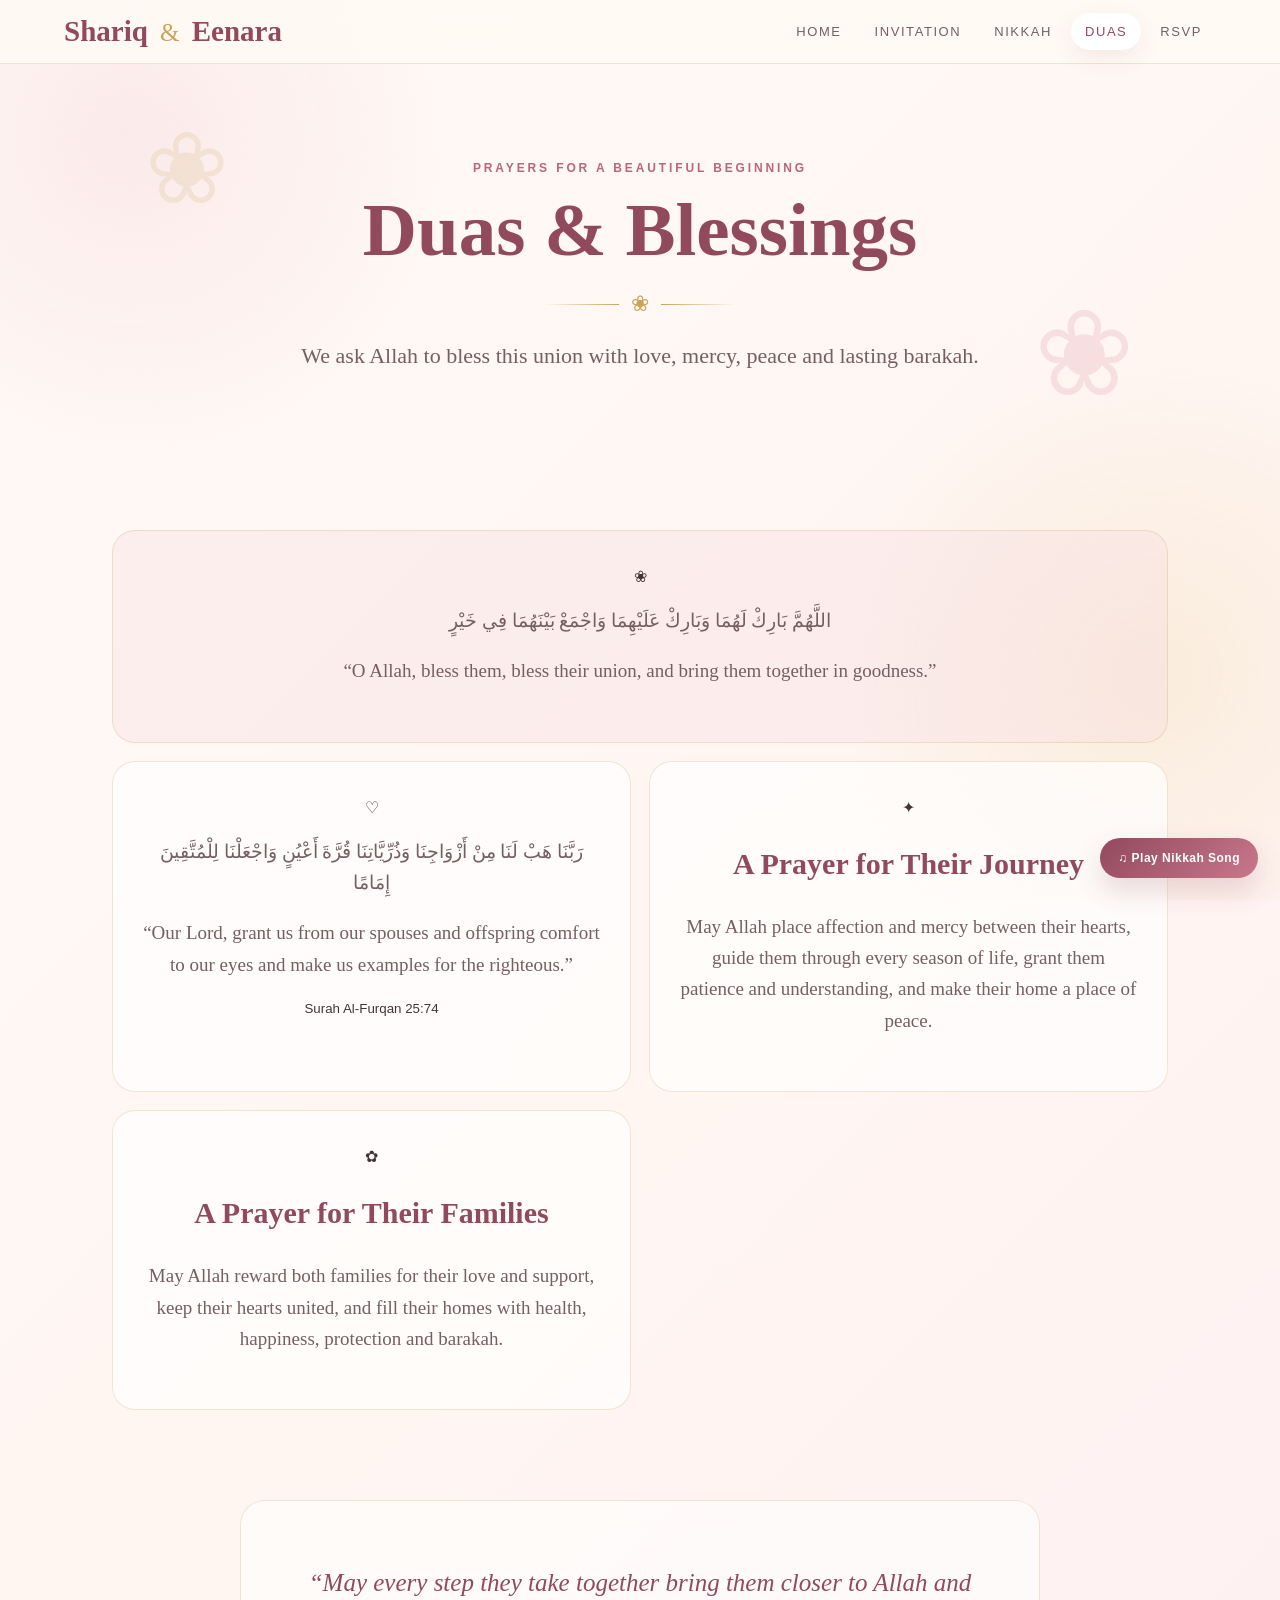
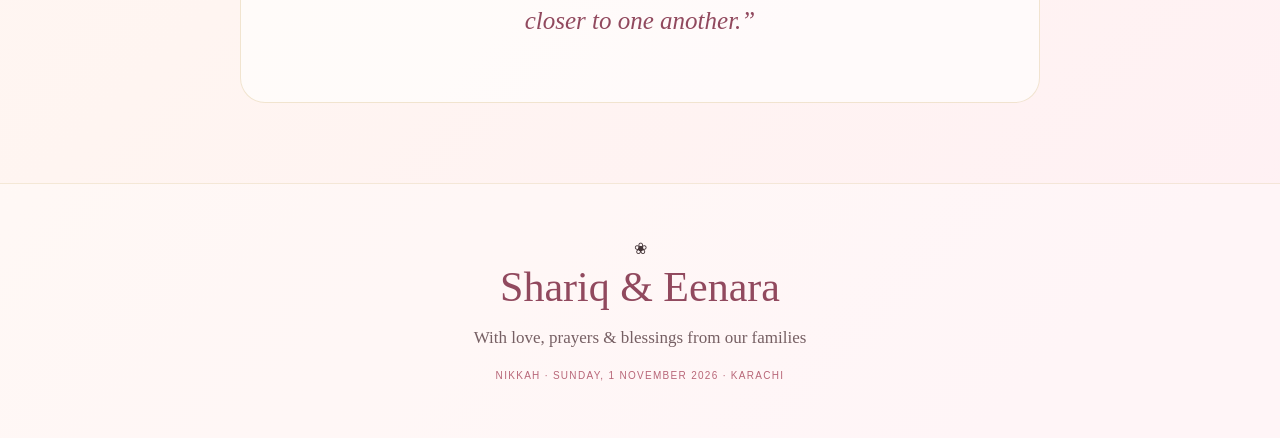
==== duas.html @ 2730d7b7 "Add files via upload" ====
<!doctype html><html lang="en"><head><meta charset="utf-8"><meta name="viewport" content="width=device-width,initial-scale=1"><title>Duas | Shariq & Eenara</title><link rel='preconnect' href='https://fonts.googleapis.com'><link rel='preconnect' href='https://fonts.gstatic.com' crossorigin><link href='https://fonts.googleapis.com/css2?family=Cormorant+Garamond:ital,wght@0,400;0,500;0,600;0,700;1,500;1,600;1,700&family=Great+Vibes&family=Montserrat:wght@400;500;600;700&family=Noto+Naskh+Arabic:wght@400;600&display=swap'><link rel="stylesheet" href="styles.css"></head><body><header class="topbar"><a class="brand" href="index.html">Shariq <i>&</i> Eenara</a><button class="menu-toggle" aria-label="Open menu" aria-expanded="false" aria-controls="mainNav"><span></span><span></span><span></span><b>Menu</b></button><nav id="mainNav" class="main-nav"><a class="" href="index.html">Home</a><a class="" href="story.html">Invitation</a><a class="" href="event.html">Nikkah</a><a class="active" href="duas.html">Duas</a><a class="" href="rsvp.html">RSVP</a></nav></header><main><section class="page-hero"><p class="eyebrow">PRAYERS FOR A BEAUTIFUL BEGINNING</p><h1>Duas & Blessings</h1><div class="ornament"><span></span>❀<span></span></div><p>We ask Allah to bless this union with love, mercy, peace and lasting barakah.</p></section><section class="duas reveal"><article class="dua feature"><div>❀</div><p class="arabic">اللَّهُمَّ بَارِكْ لَهُمَا وَبَارِكْ عَلَيْهِمَا وَاجْمَعْ بَيْنَهُمَا فِي خَيْرٍ</p><p class="meaning">“O Allah, bless them, bless their union, and bring them together in goodness.”</p></article><article class="dua"><div>♡</div><p class="arabic">رَبَّنَا هَبْ لَنَا مِنْ أَزْوَاجِنَا وَذُرِّيَّاتِنَا قُرَّةَ أَعْيُنٍ وَاجْعَلْنَا لِلْمُتَّقِينَ إِمَامًا</p><p class="meaning">“Our Lord, grant us from our spouses and offspring comfort to our eyes and make us examples for the righteous.”</p><small>Surah Al-Furqan 25:74</small></article><article class="dua"><div>✦</div><h3>A Prayer for Their Journey</h3><p>May Allah place affection and mercy between their hearts, guide them through every season of life, grant them patience and understanding, and make their home a place of peace.</p></article><article class="dua"><div>✿</div><h3>A Prayer for Their Families</h3><p>May Allah reward both families for their love and support, keep their hearts united, and fill their homes with health, happiness, protection and barakah.</p></article></section><div class="quote"><p>“May every step they take together bring them closer to Allah and closer to one another.”</p></div></main><footer><div>❀</div><p class="script">Shariq & Eenara</p><p>With love, prayers & blessings from our families</p><small>Nikkah · Sunday, 1 November 2026 · Karachi</small></footer><div class="music-control" aria-label="Wedding song controls">
<button class="music-btn" id="musicBtn" type="button" aria-expanded="false" aria-controls="musicPlayer">♫ Play Nikkah Song</button>
</div>
<div class="music-note" id="musicNote" role="status">Tap play to start the song.</div>
<div class="music-player" id="musicPlayer" aria-hidden="true">
<iframe id="youtubePlayer" title="Nikkah song" src="https://www.youtube.com/embed/YVOzo-F98yI?enablejsapi=1&rel=0&playsinline=1" allow="autoplay; encrypted-media; picture-in-picture" allowfullscreen></iframe>
</div><script src="script.js"></script></body></html>
---- styles.css ----
*{box-sizing:border-box}html{scroll-behavior:smooth}body{margin:0;background:linear-gradient(135deg,#fffaf6,#fff5f1 55%,#fff0f4);color:#443437;font-family:Montserrat,Arial,sans-serif}body:before{content:"";position:fixed;inset:0;pointer-events:none;z-index:-1;background:radial-gradient(circle at 10% 15%,#f2cdd455,transparent 24%),radial-gradient(circle at 90% 75%,#d7b65a22,transparent 24%)}a{color:inherit}.topbar{position:sticky;top:0;z-index:20;display:flex;align-items:center;justify-content:space-between;padding:13px 5%;background:#fffaf5e8;backdrop-filter:blur(16px);border-bottom:1px solid #c9a45a44}.brand{font:700 29px 'Cormorant Garamond',serif;color:#91495e;text-decoration:none}.brand i{font:400 25px 'Great Vibes';color:#c9a45a;margin:0 5px}.main-nav{display:flex;gap:5px}.main-nav a{font-size:11px;letter-spacing:.12em;text-transform:uppercase;text-decoration:none;padding:11px 14px;border-radius:25px;color:#765f63;transition:.3s}.main-nav a:hover,.main-nav a.active{background:#fff;color:#91495e;box-shadow:0 8px 22px #91495e18}.menu-toggle{display:none;border:1px solid #91495e33;background:#fff;color:#91495e;border-radius:22px;padding:9px 12px;gap:5px;align-items:center}.menu-toggle span{width:16px;height:1.5px;background:#91495e;display:block}.menu-toggle b{font-size:10px;margin-left:3px}.hero{min-height:calc(100vh - 72px);display:grid;place-items:center;text-align:center;padding:70px 20px;position:relative;overflow:hidden}.hero:after,.page-hero:after{content:'❀';position:absolute;color:#d8899933;font-size:120px;right:5%;bottom:7%;animation:sway 5s ease-in-out infinite}.hero:before,.page-hero:before{content:'❀';position:absolute;color:#c9a45a2b;font-size:100px;left:5%;top:12%;animation:sway 6s ease-in-out infinite reverse}.bismillah{font:400 25px 'Noto Naskh Arabic';color:#91495e}.eyebrow{font-size:10px;letter-spacing:.24em;color:#b86678;font-weight:700}.hero h1{font:600 clamp(58px,10vw,105px)/.9 'Cormorant Garamond';color:#91495e;margin:18px 0}.hero h1 span{font:400 .65em 'Great Vibes';color:#c9a45a}.event-title{font:italic 800 clamp(42px,6vw,70px) 'Cormorant Garamond';letter-spacing:.18em;color:#91495e;margin:5px}.ornament{color:#c9a45a;font-size:22px;display:flex;align-items:center;justify-content:center;gap:12px;margin:18px}.ornament span{width:75px;height:1px;background:linear-gradient(90deg,transparent,#c9a45a)}.ornament span:last-child{background:linear-gradient(90deg,#c9a45a,transparent)}.hero-copy,.page-hero p:last-child{font:400 20px/1.55 'Cormorant Garamond';color:#765f63}.date-card{display:inline-flex;align-items:center;gap:13px;margin:25px;padding:12px 22px;border:1px solid #c9a45a99;border-radius:40px;background:#ffffffaa}.date-card strong{font:700 36px 'Cormorant Garamond';color:#91495e}.date-card span{font:600 15px 'Cormorant Garamond';text-align:left}.date-card em{border-left:1px solid #eadfd4;padding-left:13px;font:italic 16px 'Cormorant Garamond';color:#b86678}.btn{display:inline-block;text-decoration:none;color:#fff;background:linear-gradient(135deg,#91495e,#c9788b);padding:14px 23px;border-radius:30px;font-size:10px;font-weight:700;letter-spacing:.1em;transition:.35s;box-shadow:0 13px 28px #91495e25}.btn:hover{transform:translateY(-3px)}section{max-width:1100px;margin:auto;padding:80px 22px}.heading{text-align:center;margin-bottom:30px}.heading h2,.page-hero h1{font:600 clamp(40px,6vw,65px) 'Cormorant Garamond';color:#91495e;margin:8px}.heading h2 i{color:#b86678}.gold-line{width:70px;height:1px;background:#c9a45a;margin:16px auto}.photo{max-width:650px;margin:auto;padding:10px;background:#fff;border:1px solid #c9a45a88;box-shadow:0 25px 70px #91495e20}.photo img{display:block;width:100%;height:auto;object-fit:contain}.countdown{display:grid;grid-template-columns:repeat(4,1fr);gap:12px;max-width:800px;margin:auto;text-align:center}.countdown div{padding:20px 8px;border:1px solid #d8899944;border-radius:18px;background:#ffffffaa}.countdown strong{display:block;font:600 43px 'Cormorant Garamond';color:#91495e}.countdown span{font-size:8px;letter-spacing:.16em;text-transform:uppercase;color:#765f63}.cards{display:grid;grid-template-columns:repeat(3,1fr);gap:18px}.card{padding:30px 24px;text-align:center;background:#ffffffaa;border:1px solid #c9a45a44;border-radius:22px;text-decoration:none;transition:.35s}.card:hover{transform:translateY(-7px);box-shadow:0 20px 45px #91495e14}.card>span{font-size:29px;color:#c9a45a}.card h3{font:600 30px 'Cormorant Garamond';color:#91495e;margin:8px}.card p,.letter p,.event p,.dua p,.contact p{font:400 17px/1.65 'Cormorant Garamond';color:#765f63}.page-hero{text-align:center;padding:85px 22px 55px;position:relative;overflow:hidden}.page-hero h1{font-size:75px}.grid2{display:grid;grid-template-columns:1fr 1fr;gap:55px;align-items:center}.letter{text-align:center;padding:45px 30px;border:1px solid #c9a45a55;border-radius:25px;background:#ffffff99}.letter h2{font:600 48px 'Cormorant Garamond';color:#91495e}.letter h2 span{font:400 .7em 'Great Vibes';color:#c9a45a}.families{display:grid;grid-template-columns:1fr 1fr;border-block:1px solid #eadfd4;margin:25px 0;padding:18px}.families b{font:600 23px 'Cormorant Garamond';color:#91495e}.quote{max-width:800px;text-align:center;padding:38px;margin:10px auto 80px;background:#ffffff99;border:1px solid #c9a45a44;border-radius:25px}.quote p{font:italic 25px/1.5 'Cormorant Garamond';color:#91495e}.event-box{display:grid;grid-template-columns:1.2fr .8fr;border:1px solid #c9a45a55;border-radius:28px;overflow:hidden;background:#ffffffaa}.event-main,.event-side{padding:55px;text-align:center}.event-main{background:#f7dce055}.event-main h2{font:600 48px 'Cormorant Garamond';color:#91495e}.big-time{font:600 44px 'Cormorant Garamond';color:#443437}.big-time span{font-size:19px;color:#b86678}.event-side{background:#fffaf8}.event-side h3{font:600 31px 'Cormorant Garamond';color:#91495e}.facts{display:grid;grid-template-columns:repeat(3,1fr);margin-top:25px}.facts b{display:block;font:600 20px 'Cormorant Garamond';color:#91495e}.facts span{font-size:8px;letter-spacing:.1em;color:#765f63}.duas{display:grid;grid-template-columns:1fr 1fr;gap:18px}.dua{padding:36px 28px;text-align:center;border:1px solid #c9a45a44;border-radius:23px;background:#ffffffaa}.dua.feature{grid-column:1/-1;background:#f7dce055}.dua h3{font:600 30px 'Cormorant Garamond';color:#91495e}.arabic{font:600 28px/1.8 'Noto Naskh Arabic';color:#91495e}.meaning{font:italic 19px/1.5 'Cormorant Garamond';color:#765f63}.rsvp{max-width:1000px;margin:auto;text-align:center;padding:50px 30px;border:1px solid #c9a45a55;border-radius:28px;background:#ffffffaa}.contacts{display:grid;grid-template-columns:repeat(3,1fr);gap:17px;margin-top:30px}.contact{padding:25px;background:#fff;border:1px solid #d8899940;border-radius:20px}.contact h3{font:600 29px 'Cormorant Garamond';color:#91495e;margin:8px}.contact a{display:inline-block;text-decoration:none;font-size:9px;font-weight:700;border:1px solid #91495e33;border-radius:20px;padding:9px 12px;margin:3px;color:#91495e}.contact a:hover{background:#91495e;color:#fff}footer{text-align:center;padding:55px 20px;border-top:1px solid #c9a45a33;background:#ffffff55}.script{font:400 42px 'Great Vibes';color:#91495e;margin:5px}footer p:not(.script){font:400 15px 'Cormorant Garamond';color:#765f63}footer small{font-size:8px;letter-spacing:.13em;color:#b86678;text-transform:uppercase}.reveal{animation:rise .9s ease both}@keyframes rise{from{opacity:0;transform:translateY(20px)}to{opacity:1;transform:none}}@keyframes sway{50%{transform:rotate(8deg) scale(1.04)}}@media(max-width:850px){.menu-toggle{display:flex}.main-nav{position:absolute;left:12px;right:12px;top:70px;display:grid;padding:9px;background:#fffaf5f7;border:1px solid #c9a45a44;border-radius:18px;opacity:0;visibility:hidden;transform:translateY(-7px);transition:.3s;box-shadow:0 20px 40px #44343718}.main-nav.open{opacity:1;visibility:visible;transform:none}.main-nav a{text-align:center}.grid2,.event-box{grid-template-columns:1fr}.cards{grid-template-columns:1fr 1fr}.duas{grid-template-columns:1fr}.dua.feature{grid-column:auto}.contacts{grid-template-columns:1fr 1fr}.event-main,.event-side{padding:42px 25px}}@media(max-width:560px){.brand{font-size:24px}.hero{padding:60px 17px}.hero h1{font-size:64px}.event-title{font-size:40px}.countdown{gap:6px}.countdown strong{font-size:31px}.countdown div{padding:16px 4px}.cards,.contacts{grid-template-columns:1fr}.page-hero h1{font-size:58px}.grid2{gap:25px}.families{grid-template-columns:1fr;gap:10px}.event-main h2{font-size:39px}.big-time{font-size:34px}.arabic{font-size:23px}section{padding:60px 16px}.rsvp{padding:40px 17px}.hero:after,.page-hero:after{font-size:75px}.hero:before,.page-hero:before{font-size:65px}}@media(prefers-reduced-motion:reduce){*{animation:none!important;transition:none!important;scroll-behavior:auto!important}}
/* Music player */
.music-control{position:fixed;right:22px;bottom:22px;z-index:50;display:flex;align-items:center;gap:9px}
.music-btn{border:0;cursor:pointer;color:#fff;background:linear-gradient(135deg,#91495e,#c9788b);padding:13px 18px;border-radius:30px;font:700 12px Montserrat,Arial,sans-serif;letter-spacing:.04em;box-shadow:0 13px 28px #91495e30;transition:.3s}
.music-btn:hover{transform:translateY(-3px)}
.music-btn:focus-visible{outline:3px solid #c9a45a;outline-offset:3px}
.music-player{position:fixed;right:22px;bottom:76px;z-index:49;width:320px;height:180px;background:#fff;border:1px solid #c9a45a66;border-radius:16px;box-shadow:0 20px 50px #44343730;overflow:hidden;display:none}
.music-player.open{display:block}
.music-player iframe{width:100%;height:100%;border:0}
.music-note{position:fixed;right:22px;bottom:118px;z-index:51;background:#fffaf5;color:#765f63;border:1px solid #c9a45a55;border-radius:12px;padding:8px 11px;font:600 10px Montserrat,Arial,sans-serif;display:none}
.music-note.show{display:block}
/* Improved readability */
.main-nav a{font-size:13px}
.menu-toggle b{font-size:11px}
.eyebrow{font-size:12px}
.hero-copy,.page-hero p:last-child{font-size:22px}
.countdown span{font-size:10px}
.card p,.letter p,.event p,.dua p,.contact p{font-size:19px}
.contact a{font-size:11px}
footer p:not(.script){font-size:17px}
footer small{font-size:10px}
@media(max-width:560px){
 .music-control{right:14px;bottom:14px}
 .music-btn{padding:12px 15px;font-size:11px}
 .music-player{right:14px;bottom:66px;width:calc(100vw - 28px);height:190px}
 .music-note{right:14px;bottom:125px}
 .eyebrow{font-size:11px}
 .hero-copy,.page-hero p:last-child{font-size:20px}
 .card p,.letter p,.event p,.dua p,.contact p{font-size:18px}
}
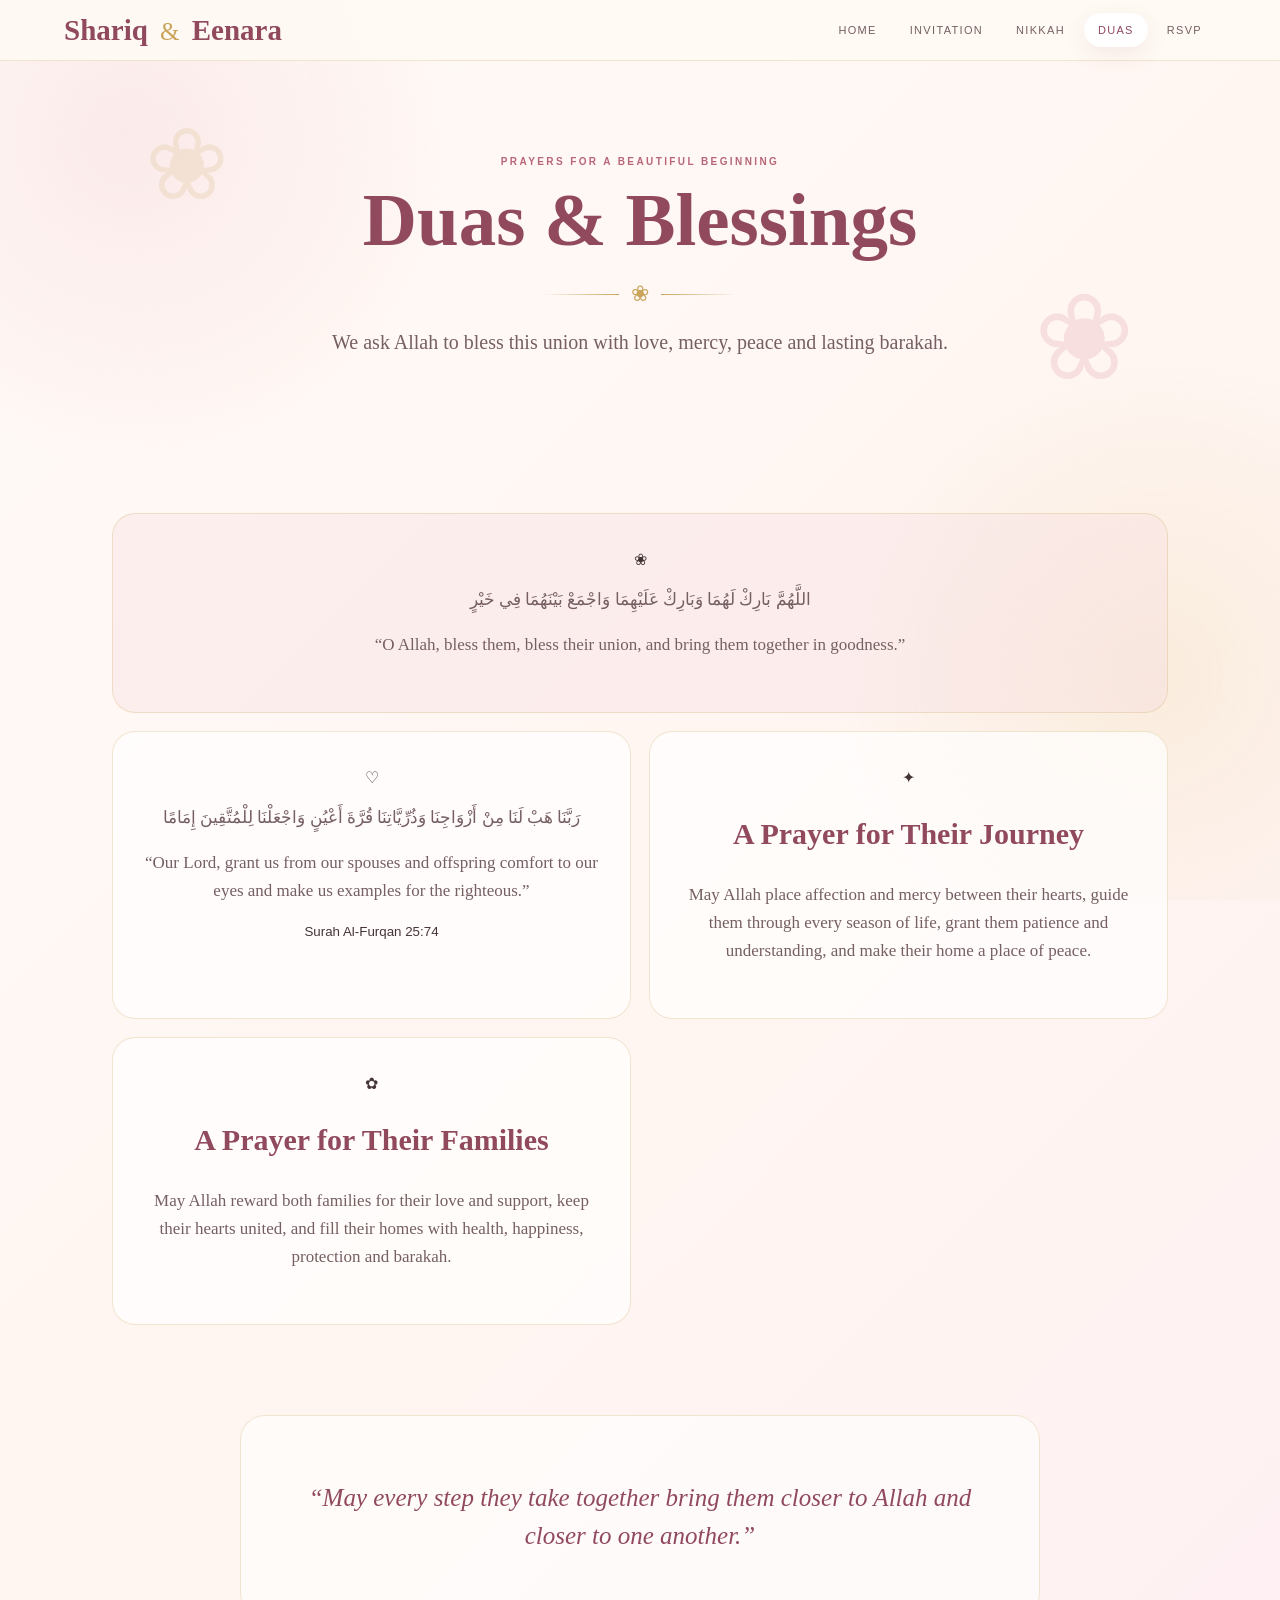
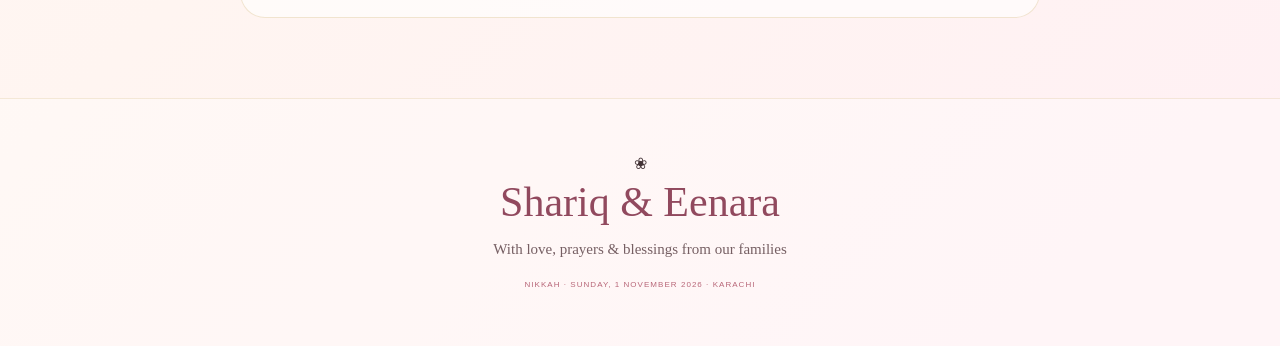
==== commit 65a55e64: "Add files via upload" ====
--- a/duas.html
+++ b/duas.html
@@ -1,7 +1 @@
-<!doctype html><html lang="en"><head><meta charset="utf-8"><meta name="viewport" content="width=device-width,initial-scale=1"><title>Duas | Shariq & Eenara</title><link rel='preconnect' href='https://fonts.googleapis.com'><link rel='preconnect' href='https://fonts.gstatic.com' crossorigin><link href='https://fonts.googleapis.com/css2?family=Cormorant+Garamond:ital,wght@0,400;0,500;0,600;0,700;1,500;1,600;1,700&family=Great+Vibes&family=Montserrat:wght@400;500;600;700&family=Noto+Naskh+Arabic:wght@400;600&display=swap'><link rel="stylesheet" href="styles.css"></head><body><header class="topbar"><a class="brand" href="index.html">Shariq <i>&</i> Eenara</a><button class="menu-toggle" aria-label="Open menu" aria-expanded="false" aria-controls="mainNav"><span></span><span></span><span></span><b>Menu</b></button><nav id="mainNav" class="main-nav"><a class="" href="index.html">Home</a><a class="" href="story.html">Invitation</a><a class="" href="event.html">Nikkah</a><a class="active" href="duas.html">Duas</a><a class="" href="rsvp.html">RSVP</a></nav></header><main><section class="page-hero"><p class="eyebrow">PRAYERS FOR A BEAUTIFUL BEGINNING</p><h1>Duas & Blessings</h1><div class="ornament"><span></span>❀<span></span></div><p>We ask Allah to bless this union with love, mercy, peace and lasting barakah.</p></section><section class="duas reveal"><article class="dua feature"><div>❀</div><p class="arabic">اللَّهُمَّ بَارِكْ لَهُمَا وَبَارِكْ عَلَيْهِمَا وَاجْمَعْ بَيْنَهُمَا فِي خَيْرٍ</p><p class="meaning">“O Allah, bless them, bless their union, and bring them together in goodness.”</p></article><article class="dua"><div>♡</div><p class="arabic">رَبَّنَا هَبْ لَنَا مِنْ أَزْوَاجِنَا وَذُرِّيَّاتِنَا قُرَّةَ أَعْيُنٍ وَاجْعَلْنَا لِلْمُتَّقِينَ إِمَامًا</p><p class="meaning">“Our Lord, grant us from our spouses and offspring comfort to our eyes and make us examples for the righteous.”</p><small>Surah Al-Furqan 25:74</small></article><article class="dua"><div>✦</div><h3>A Prayer for Their Journey</h3><p>May Allah place affection and mercy between their hearts, guide them through every season of life, grant them patience and understanding, and make their home a place of peace.</p></article><article class="dua"><div>✿</div><h3>A Prayer for Their Families</h3><p>May Allah reward both families for their love and support, keep their hearts united, and fill their homes with health, happiness, protection and barakah.</p></article></section><div class="quote"><p>“May every step they take together bring them closer to Allah and closer to one another.”</p></div></main><footer><div>❀</div><p class="script">Shariq & Eenara</p><p>With love, prayers & blessings from our families</p><small>Nikkah · Sunday, 1 November 2026 · Karachi</small></footer><div class="music-control" aria-label="Wedding song controls">
-<button class="music-btn" id="musicBtn" type="button" aria-expanded="false" aria-controls="musicPlayer">♫ Play Nikkah Song</button>
-</div>
-<div class="music-note" id="musicNote" role="status">Tap play to start the song.</div>
-<div class="music-player" id="musicPlayer" aria-hidden="true">
-<iframe id="youtubePlayer" title="Nikkah song" src="https://www.youtube.com/embed/YVOzo-F98yI?enablejsapi=1&rel=0&playsinline=1" allow="autoplay; encrypted-media; picture-in-picture" allowfullscreen></iframe>
-</div><script src="script.js"></script></body></html>+<!doctype html><html lang="en"><head><meta charset="utf-8"><meta name="viewport" content="width=device-width,initial-scale=1"><title>Duas | Shariq & Eenara</title><link rel='preconnect' href='https://fonts.googleapis.com'><link rel='preconnect' href='https://fonts.gstatic.com' crossorigin><link href='https://fonts.googleapis.com/css2?family=Cormorant+Garamond:ital,wght@0,400;0,500;0,600;0,700;1,500;1,600;1,700&family=Great+Vibes&family=Montserrat:wght@400;500;600;700&family=Noto+Naskh+Arabic:wght@400;600&display=swap'><link rel="stylesheet" href="styles.css"></head><body><header class="topbar"><a class="brand" href="index.html">Shariq <i>&</i> Eenara</a><button class="menu-toggle" aria-label="Open menu" aria-expanded="false" aria-controls="mainNav"><span></span><span></span><span></span><b>Menu</b></button><nav id="mainNav" class="main-nav"><a class="" href="index.html">Home</a><a class="" href="story.html">Invitation</a><a class="" href="event.html">Nikkah</a><a class="active" href="duas.html">Duas</a><a class="" href="rsvp.html">RSVP</a></nav></header><main><section class="page-hero"><p class="eyebrow">PRAYERS FOR A BEAUTIFUL BEGINNING</p><h1>Duas & Blessings</h1><div class="ornament"><span></span>❀<span></span></div><p>We ask Allah to bless this union with love, mercy, peace and lasting barakah.</p></section><section class="duas reveal"><article class="dua feature"><div>❀</div><p class="arabic">اللَّهُمَّ بَارِكْ لَهُمَا وَبَارِكْ عَلَيْهِمَا وَاجْمَعْ بَيْنَهُمَا فِي خَيْرٍ</p><p class="meaning">“O Allah, bless them, bless their union, and bring them together in goodness.”</p></article><article class="dua"><div>♡</div><p class="arabic">رَبَّنَا هَبْ لَنَا مِنْ أَزْوَاجِنَا وَذُرِّيَّاتِنَا قُرَّةَ أَعْيُنٍ وَاجْعَلْنَا لِلْمُتَّقِينَ إِمَامًا</p><p class="meaning">“Our Lord, grant us from our spouses and offspring comfort to our eyes and make us examples for the righteous.”</p><small>Surah Al-Furqan 25:74</small></article><article class="dua"><div>✦</div><h3>A Prayer for Their Journey</h3><p>May Allah place affection and mercy between their hearts, guide them through every season of life, grant them patience and understanding, and make their home a place of peace.</p></article><article class="dua"><div>✿</div><h3>A Prayer for Their Families</h3><p>May Allah reward both families for their love and support, keep their hearts united, and fill their homes with health, happiness, protection and barakah.</p></article></section><div class="quote"><p>“May every step they take together bring them closer to Allah and closer to one another.”</p></div></main><footer><div>❀</div><p class="script">Shariq & Eenara</p><p>With love, prayers & blessings from our families</p><small>Nikkah · Sunday, 1 November 2026 · Karachi</small></footer><script src="script.js"></script></body></html>
--- a/styles.css
+++ b/styles.css
@@ -1,30 +1 @@
-*{box-sizing:border-box}html{scroll-behavior:smooth}body{margin:0;background:linear-gradient(135deg,#fffaf6,#fff5f1 55%,#fff0f4);color:#443437;font-family:Montserrat,Arial,sans-serif}body:before{content:"";position:fixed;inset:0;pointer-events:none;z-index:-1;background:radial-gradient(circle at 10% 15%,#f2cdd455,transparent 24%),radial-gradient(circle at 90% 75%,#d7b65a22,transparent 24%)}a{color:inherit}.topbar{position:sticky;top:0;z-index:20;display:flex;align-items:center;justify-content:space-between;padding:13px 5%;background:#fffaf5e8;backdrop-filter:blur(16px);border-bottom:1px solid #c9a45a44}.brand{font:700 29px 'Cormorant Garamond',serif;color:#91495e;text-decoration:none}.brand i{font:400 25px 'Great Vibes';color:#c9a45a;margin:0 5px}.main-nav{display:flex;gap:5px}.main-nav a{font-size:11px;letter-spacing:.12em;text-transform:uppercase;text-decoration:none;padding:11px 14px;border-radius:25px;color:#765f63;transition:.3s}.main-nav a:hover,.main-nav a.active{background:#fff;color:#91495e;box-shadow:0 8px 22px #91495e18}.menu-toggle{display:none;border:1px solid #91495e33;background:#fff;color:#91495e;border-radius:22px;padding:9px 12px;gap:5px;align-items:center}.menu-toggle span{width:16px;height:1.5px;background:#91495e;display:block}.menu-toggle b{font-size:10px;margin-left:3px}.hero{min-height:calc(100vh - 72px);display:grid;place-items:center;text-align:center;padding:70px 20px;position:relative;overflow:hidden}.hero:after,.page-hero:after{content:'❀';position:absolute;color:#d8899933;font-size:120px;right:5%;bottom:7%;animation:sway 5s ease-in-out infinite}.hero:before,.page-hero:before{content:'❀';position:absolute;color:#c9a45a2b;font-size:100px;left:5%;top:12%;animation:sway 6s ease-in-out infinite reverse}.bismillah{font:400 25px 'Noto Naskh Arabic';color:#91495e}.eyebrow{font-size:10px;letter-spacing:.24em;color:#b86678;font-weight:700}.hero h1{font:600 clamp(58px,10vw,105px)/.9 'Cormorant Garamond';color:#91495e;margin:18px 0}.hero h1 span{font:400 .65em 'Great Vibes';color:#c9a45a}.event-title{font:italic 800 clamp(42px,6vw,70px) 'Cormorant Garamond';letter-spacing:.18em;color:#91495e;margin:5px}.ornament{color:#c9a45a;font-size:22px;display:flex;align-items:center;justify-content:center;gap:12px;margin:18px}.ornament span{width:75px;height:1px;background:linear-gradient(90deg,transparent,#c9a45a)}.ornament span:last-child{background:linear-gradient(90deg,#c9a45a,transparent)}.hero-copy,.page-hero p:last-child{font:400 20px/1.55 'Cormorant Garamond';color:#765f63}.date-card{display:inline-flex;align-items:center;gap:13px;margin:25px;padding:12px 22px;border:1px solid #c9a45a99;border-radius:40px;background:#ffffffaa}.date-card strong{font:700 36px 'Cormorant Garamond';color:#91495e}.date-card span{font:600 15px 'Cormorant Garamond';text-align:left}.date-card em{border-left:1px solid #eadfd4;padding-left:13px;font:italic 16px 'Cormorant Garamond';color:#b86678}.btn{display:inline-block;text-decoration:none;color:#fff;background:linear-gradient(135deg,#91495e,#c9788b);padding:14px 23px;border-radius:30px;font-size:10px;font-weight:700;letter-spacing:.1em;transition:.35s;box-shadow:0 13px 28px #91495e25}.btn:hover{transform:translateY(-3px)}section{max-width:1100px;margin:auto;padding:80px 22px}.heading{text-align:center;margin-bottom:30px}.heading h2,.page-hero h1{font:600 clamp(40px,6vw,65px) 'Cormorant Garamond';color:#91495e;margin:8px}.heading h2 i{color:#b86678}.gold-line{width:70px;height:1px;background:#c9a45a;margin:16px auto}.photo{max-width:650px;margin:auto;padding:10px;background:#fff;border:1px solid #c9a45a88;box-shadow:0 25px 70px #91495e20}.photo img{display:block;width:100%;height:auto;object-fit:contain}.countdown{display:grid;grid-template-columns:repeat(4,1fr);gap:12px;max-width:800px;margin:auto;text-align:center}.countdown div{padding:20px 8px;border:1px solid #d8899944;border-radius:18px;background:#ffffffaa}.countdown strong{display:block;font:600 43px 'Cormorant Garamond';color:#91495e}.countdown span{font-size:8px;letter-spacing:.16em;text-transform:uppercase;color:#765f63}.cards{display:grid;grid-template-columns:repeat(3,1fr);gap:18px}.card{padding:30px 24px;text-align:center;background:#ffffffaa;border:1px solid #c9a45a44;border-radius:22px;text-decoration:none;transition:.35s}.card:hover{transform:translateY(-7px);box-shadow:0 20px 45px #91495e14}.card>span{font-size:29px;color:#c9a45a}.card h3{font:600 30px 'Cormorant Garamond';color:#91495e;margin:8px}.card p,.letter p,.event p,.dua p,.contact p{font:400 17px/1.65 'Cormorant Garamond';color:#765f63}.page-hero{text-align:center;padding:85px 22px 55px;position:relative;overflow:hidden}.page-hero h1{font-size:75px}.grid2{display:grid;grid-template-columns:1fr 1fr;gap:55px;align-items:center}.letter{text-align:center;padding:45px 30px;border:1px solid #c9a45a55;border-radius:25px;background:#ffffff99}.letter h2{font:600 48px 'Cormorant Garamond';color:#91495e}.letter h2 span{font:400 .7em 'Great Vibes';color:#c9a45a}.families{display:grid;grid-template-columns:1fr 1fr;border-block:1px solid #eadfd4;margin:25px 0;padding:18px}.families b{font:600 23px 'Cormorant Garamond';color:#91495e}.quote{max-width:800px;text-align:center;padding:38px;margin:10px auto 80px;background:#ffffff99;border:1px solid #c9a45a44;border-radius:25px}.quote p{font:italic 25px/1.5 'Cormorant Garamond';color:#91495e}.event-box{display:grid;grid-template-columns:1.2fr .8fr;border:1px solid #c9a45a55;border-radius:28px;overflow:hidden;background:#ffffffaa}.event-main,.event-side{padding:55px;text-align:center}.event-main{background:#f7dce055}.event-main h2{font:600 48px 'Cormorant Garamond';color:#91495e}.big-time{font:600 44px 'Cormorant Garamond';color:#443437}.big-time span{font-size:19px;color:#b86678}.event-side{background:#fffaf8}.event-side h3{font:600 31px 'Cormorant Garamond';color:#91495e}.facts{display:grid;grid-template-columns:repeat(3,1fr);margin-top:25px}.facts b{display:block;font:600 20px 'Cormorant Garamond';color:#91495e}.facts span{font-size:8px;letter-spacing:.1em;color:#765f63}.duas{display:grid;grid-template-columns:1fr 1fr;gap:18px}.dua{padding:36px 28px;text-align:center;border:1px solid #c9a45a44;border-radius:23px;background:#ffffffaa}.dua.feature{grid-column:1/-1;background:#f7dce055}.dua h3{font:600 30px 'Cormorant Garamond';color:#91495e}.arabic{font:600 28px/1.8 'Noto Naskh Arabic';color:#91495e}.meaning{font:italic 19px/1.5 'Cormorant Garamond';color:#765f63}.rsvp{max-width:1000px;margin:auto;text-align:center;padding:50px 30px;border:1px solid #c9a45a55;border-radius:28px;background:#ffffffaa}.contacts{display:grid;grid-template-columns:repeat(3,1fr);gap:17px;margin-top:30px}.contact{padding:25px;background:#fff;border:1px solid #d8899940;border-radius:20px}.contact h3{font:600 29px 'Cormorant Garamond';color:#91495e;margin:8px}.contact a{display:inline-block;text-decoration:none;font-size:9px;font-weight:700;border:1px solid #91495e33;border-radius:20px;padding:9px 12px;margin:3px;color:#91495e}.contact a:hover{background:#91495e;color:#fff}footer{text-align:center;padding:55px 20px;border-top:1px solid #c9a45a33;background:#ffffff55}.script{font:400 42px 'Great Vibes';color:#91495e;margin:5px}footer p:not(.script){font:400 15px 'Cormorant Garamond';color:#765f63}footer small{font-size:8px;letter-spacing:.13em;color:#b86678;text-transform:uppercase}.reveal{animation:rise .9s ease both}@keyframes rise{from{opacity:0;transform:translateY(20px)}to{opacity:1;transform:none}}@keyframes sway{50%{transform:rotate(8deg) scale(1.04)}}@media(max-width:850px){.menu-toggle{display:flex}.main-nav{position:absolute;left:12px;right:12px;top:70px;display:grid;padding:9px;background:#fffaf5f7;border:1px solid #c9a45a44;border-radius:18px;opacity:0;visibility:hidden;transform:translateY(-7px);transition:.3s;box-shadow:0 20px 40px #44343718}.main-nav.open{opacity:1;visibility:visible;transform:none}.main-nav a{text-align:center}.grid2,.event-box{grid-template-columns:1fr}.cards{grid-template-columns:1fr 1fr}.duas{grid-template-columns:1fr}.dua.feature{grid-column:auto}.contacts{grid-template-columns:1fr 1fr}.event-main,.event-side{padding:42px 25px}}@media(max-width:560px){.brand{font-size:24px}.hero{padding:60px 17px}.hero h1{font-size:64px}.event-title{font-size:40px}.countdown{gap:6px}.countdown strong{font-size:31px}.countdown div{padding:16px 4px}.cards,.contacts{grid-template-columns:1fr}.page-hero h1{font-size:58px}.grid2{gap:25px}.families{grid-template-columns:1fr;gap:10px}.event-main h2{font-size:39px}.big-time{font-size:34px}.arabic{font-size:23px}section{padding:60px 16px}.rsvp{padding:40px 17px}.hero:after,.page-hero:after{font-size:75px}.hero:before,.page-hero:before{font-size:65px}}@media(prefers-reduced-motion:reduce){*{animation:none!important;transition:none!important;scroll-behavior:auto!important}}
-/* Music player */
-.music-control{position:fixed;right:22px;bottom:22px;z-index:50;display:flex;align-items:center;gap:9px}
-.music-btn{border:0;cursor:pointer;color:#fff;background:linear-gradient(135deg,#91495e,#c9788b);padding:13px 18px;border-radius:30px;font:700 12px Montserrat,Arial,sans-serif;letter-spacing:.04em;box-shadow:0 13px 28px #91495e30;transition:.3s}
-.music-btn:hover{transform:translateY(-3px)}
-.music-btn:focus-visible{outline:3px solid #c9a45a;outline-offset:3px}
-.music-player{position:fixed;right:22px;bottom:76px;z-index:49;width:320px;height:180px;background:#fff;border:1px solid #c9a45a66;border-radius:16px;box-shadow:0 20px 50px #44343730;overflow:hidden;display:none}
-.music-player.open{display:block}
-.music-player iframe{width:100%;height:100%;border:0}
-.music-note{position:fixed;right:22px;bottom:118px;z-index:51;background:#fffaf5;color:#765f63;border:1px solid #c9a45a55;border-radius:12px;padding:8px 11px;font:600 10px Montserrat,Arial,sans-serif;display:none}
-.music-note.show{display:block}
-/* Improved readability */
-.main-nav a{font-size:13px}
-.menu-toggle b{font-size:11px}
-.eyebrow{font-size:12px}
-.hero-copy,.page-hero p:last-child{font-size:22px}
-.countdown span{font-size:10px}
-.card p,.letter p,.event p,.dua p,.contact p{font-size:19px}
-.contact a{font-size:11px}
-footer p:not(.script){font-size:17px}
-footer small{font-size:10px}
-@media(max-width:560px){
- .music-control{right:14px;bottom:14px}
- .music-btn{padding:12px 15px;font-size:11px}
- .music-player{right:14px;bottom:66px;width:calc(100vw - 28px);height:190px}
- .music-note{right:14px;bottom:125px}
- .eyebrow{font-size:11px}
- .hero-copy,.page-hero p:last-child{font-size:20px}
- .card p,.letter p,.event p,.dua p,.contact p{font-size:18px}
-}
+*{box-sizing:border-box}html{scroll-behavior:smooth}body{margin:0;background:linear-gradient(135deg,#fffaf6,#fff5f1 55%,#fff0f4);color:#443437;font-family:Montserrat,Arial,sans-serif}body:before{content:"";position:fixed;inset:0;pointer-events:none;z-index:-1;background:radial-gradient(circle at 10% 15%,#f2cdd455,transparent 24%),radial-gradient(circle at 90% 75%,#d7b65a22,transparent 24%)}a{color:inherit}.topbar{position:sticky;top:0;z-index:20;display:flex;align-items:center;justify-content:space-between;padding:13px 5%;background:#fffaf5e8;backdrop-filter:blur(16px);border-bottom:1px solid #c9a45a44}.brand{font:700 29px 'Cormorant Garamond',serif;color:#91495e;text-decoration:none}.brand i{font:400 25px 'Great Vibes';color:#c9a45a;margin:0 5px}.main-nav{display:flex;gap:5px}.main-nav a{font-size:11px;letter-spacing:.12em;text-transform:uppercase;text-decoration:none;padding:11px 14px;border-radius:25px;color:#765f63;transition:.3s}.main-nav a:hover,.main-nav a.active{background:#fff;color:#91495e;box-shadow:0 8px 22px #91495e18}.menu-toggle{display:none;border:1px solid #91495e33;background:#fff;color:#91495e;border-radius:22px;padding:9px 12px;gap:5px;align-items:center}.menu-toggle span{width:16px;height:1.5px;background:#91495e;display:block}.menu-toggle b{font-size:10px;margin-left:3px}.hero{min-height:calc(100vh - 72px);display:grid;place-items:center;text-align:center;padding:70px 20px;position:relative;overflow:hidden}.hero:after,.page-hero:after{content:'❀';position:absolute;color:#d8899933;font-size:120px;right:5%;bottom:7%;animation:sway 5s ease-in-out infinite}.hero:before,.page-hero:before{content:'❀';position:absolute;color:#c9a45a2b;font-size:100px;left:5%;top:12%;animation:sway 6s ease-in-out infinite reverse}.bismillah{font:400 25px 'Noto Naskh Arabic';color:#91495e}.eyebrow{font-size:10px;letter-spacing:.24em;color:#b86678;font-weight:700}.hero h1{font:600 clamp(58px,10vw,105px)/.9 'Cormorant Garamond';color:#91495e;margin:18px 0}.hero h1 span{font:400 .65em 'Great Vibes';color:#c9a45a}.event-title{font:italic 800 clamp(42px,6vw,70px) 'Cormorant Garamond';letter-spacing:.18em;color:#91495e;margin:5px}.ornament{color:#c9a45a;font-size:22px;display:flex;align-items:center;justify-content:center;gap:12px;margin:18px}.ornament span{width:75px;height:1px;background:linear-gradient(90deg,transparent,#c9a45a)}.ornament span:last-child{background:linear-gradient(90deg,#c9a45a,transparent)}.hero-copy,.page-hero p:last-child{font:400 20px/1.55 'Cormorant Garamond';color:#765f63}.date-card{display:inline-flex;align-items:center;gap:13px;margin:25px;padding:12px 22px;border:1px solid #c9a45a99;border-radius:40px;background:#ffffffaa}.date-card strong{font:700 36px 'Cormorant Garamond';color:#91495e}.date-card span{font:600 15px 'Cormorant Garamond';text-align:left}.date-card em{border-left:1px solid #eadfd4;padding-left:13px;font:italic 16px 'Cormorant Garamond';color:#b86678}.btn{display:inline-block;text-decoration:none;color:#fff;background:linear-gradient(135deg,#91495e,#c9788b);padding:14px 23px;border-radius:30px;font-size:10px;font-weight:700;letter-spacing:.1em;transition:.35s;box-shadow:0 13px 28px #91495e25}.btn:hover{transform:translateY(-3px)}section{max-width:1100px;margin:auto;padding:80px 22px}.heading{text-align:center;margin-bottom:30px}.heading h2,.page-hero h1{font:600 clamp(40px,6vw,65px) 'Cormorant Garamond';color:#91495e;margin:8px}.heading h2 i{color:#b86678}.gold-line{width:70px;height:1px;background:#c9a45a;margin:16px auto}.photo{max-width:650px;margin:auto;padding:10px;background:#fff;border:1px solid #c9a45a88;box-shadow:0 25px 70px #91495e20}.photo img{display:block;width:100%;height:auto;object-fit:contain}.countdown{display:grid;grid-template-columns:repeat(4,1fr);gap:12px;max-width:800px;margin:auto;text-align:center}.countdown div{padding:20px 8px;border:1px solid #d8899944;border-radius:18px;background:#ffffffaa}.countdown strong{display:block;font:600 43px 'Cormorant Garamond';color:#91495e}.countdown span{font-size:8px;letter-spacing:.16em;text-transform:uppercase;color:#765f63}.cards{display:grid;grid-template-columns:repeat(3,1fr);gap:18px}.card{padding:30px 24px;text-align:center;background:#ffffffaa;border:1px solid #c9a45a44;border-radius:22px;text-decoration:none;transition:.35s}.card:hover{transform:translateY(-7px);box-shadow:0 20px 45px #91495e14}.card>span{font-size:29px;color:#c9a45a}.card h3{font:600 30px 'Cormorant Garamond';color:#91495e;margin:8px}.card p,.letter p,.event p,.dua p,.contact p{font:400 17px/1.65 'Cormorant Garamond';color:#765f63}.page-hero{text-align:center;padding:85px 22px 55px;position:relative;overflow:hidden}.page-hero h1{font-size:75px}.grid2{display:grid;grid-template-columns:1fr 1fr;gap:55px;align-items:center}.letter{text-align:center;padding:45px 30px;border:1px solid #c9a45a55;border-radius:25px;background:#ffffff99}.letter h2{font:600 48px 'Cormorant Garamond';color:#91495e}.letter h2 span{font:400 .7em 'Great Vibes';color:#c9a45a}.families{display:grid;grid-template-columns:1fr 1fr;border-block:1px solid #eadfd4;margin:25px 0;padding:18px}.families b{font:600 23px 'Cormorant Garamond';color:#91495e}.quote{max-width:800px;text-align:center;padding:38px;margin:10px auto 80px;background:#ffffff99;border:1px solid #c9a45a44;border-radius:25px}.quote p{font:italic 25px/1.5 'Cormorant Garamond';color:#91495e}.event-box{display:grid;grid-template-columns:1.2fr .8fr;border:1px solid #c9a45a55;border-radius:28px;overflow:hidden;background:#ffffffaa}.event-main,.event-side{padding:55px;text-align:center}.event-main{background:#f7dce055}.event-main h2{font:600 48px 'Cormorant Garamond';color:#91495e}.big-time{font:600 44px 'Cormorant Garamond';color:#443437}.big-time span{font-size:19px;color:#b86678}.event-side{background:#fffaf8}.event-side h3{font:600 31px 'Cormorant Garamond';color:#91495e}.facts{display:grid;grid-template-columns:repeat(3,1fr);margin-top:25px}.facts b{display:block;font:600 20px 'Cormorant Garamond';color:#91495e}.facts span{font-size:8px;letter-spacing:.1em;color:#765f63}.duas{display:grid;grid-template-columns:1fr 1fr;gap:18px}.dua{padding:36px 28px;text-align:center;border:1px solid #c9a45a44;border-radius:23px;background:#ffffffaa}.dua.feature{grid-column:1/-1;background:#f7dce055}.dua h3{font:600 30px 'Cormorant Garamond';color:#91495e}.arabic{font:600 28px/1.8 'Noto Naskh Arabic';color:#91495e}.meaning{font:italic 19px/1.5 'Cormorant Garamond';color:#765f63}.rsvp{max-width:1000px;margin:auto;text-align:center;padding:50px 30px;border:1px solid #c9a45a55;border-radius:28px;background:#ffffffaa}.contacts{display:grid;grid-template-columns:repeat(3,1fr);gap:17px;margin-top:30px}.contact{padding:25px;background:#fff;border:1px solid #d8899940;border-radius:20px}.contact h3{font:600 29px 'Cormorant Garamond';color:#91495e;margin:8px}.contact a{display:inline-block;text-decoration:none;font-size:9px;font-weight:700;border:1px solid #91495e33;border-radius:20px;padding:9px 12px;margin:3px;color:#91495e}.contact a:hover{background:#91495e;color:#fff}footer{text-align:center;padding:55px 20px;border-top:1px solid #c9a45a33;background:#ffffff55}.script{font:400 42px 'Great Vibes';color:#91495e;margin:5px}footer p:not(.script){font:400 15px 'Cormorant Garamond';color:#765f63}footer small{font-size:8px;letter-spacing:.13em;color:#b86678;text-transform:uppercase}.reveal{animation:rise .9s ease both}@keyframes rise{from{opacity:0;transform:translateY(20px)}to{opacity:1;transform:none}}@keyframes sway{50%{transform:rotate(8deg) scale(1.04)}}@media(max-width:850px){.menu-toggle{display:flex}.main-nav{position:absolute;left:12px;right:12px;top:70px;display:grid;padding:9px;background:#fffaf5f7;border:1px solid #c9a45a44;border-radius:18px;opacity:0;visibility:hidden;transform:translateY(-7px);transition:.3s;box-shadow:0 20px 40px #44343718}.main-nav.open{opacity:1;visibility:visible;transform:none}.main-nav a{text-align:center}.grid2,.event-box{grid-template-columns:1fr}.cards{grid-template-columns:1fr 1fr}.duas{grid-template-columns:1fr}.dua.feature{grid-column:auto}.contacts{grid-template-columns:1fr 1fr}.event-main,.event-side{padding:42px 25px}}@media(max-width:560px){.brand{font-size:24px}.hero{padding:60px 17px}.hero h1{font-size:64px}.event-title{font-size:40px}.countdown{gap:6px}.countdown strong{font-size:31px}.countdown div{padding:16px 4px}.cards,.contacts{grid-template-columns:1fr}.page-hero h1{font-size:58px}.grid2{gap:25px}.families{grid-template-columns:1fr;gap:10px}.event-main h2{font-size:39px}.big-time{font-size:34px}.arabic{font-size:23px}section{padding:60px 16px}.rsvp{padding:40px 17px}.hero:after,.page-hero:after{font-size:75px}.hero:before,.page-hero:before{font-size:65px}}@media(prefers-reduced-motion:reduce){*{animation:none!important;transition:none!important;scroll-behavior:auto!important}}
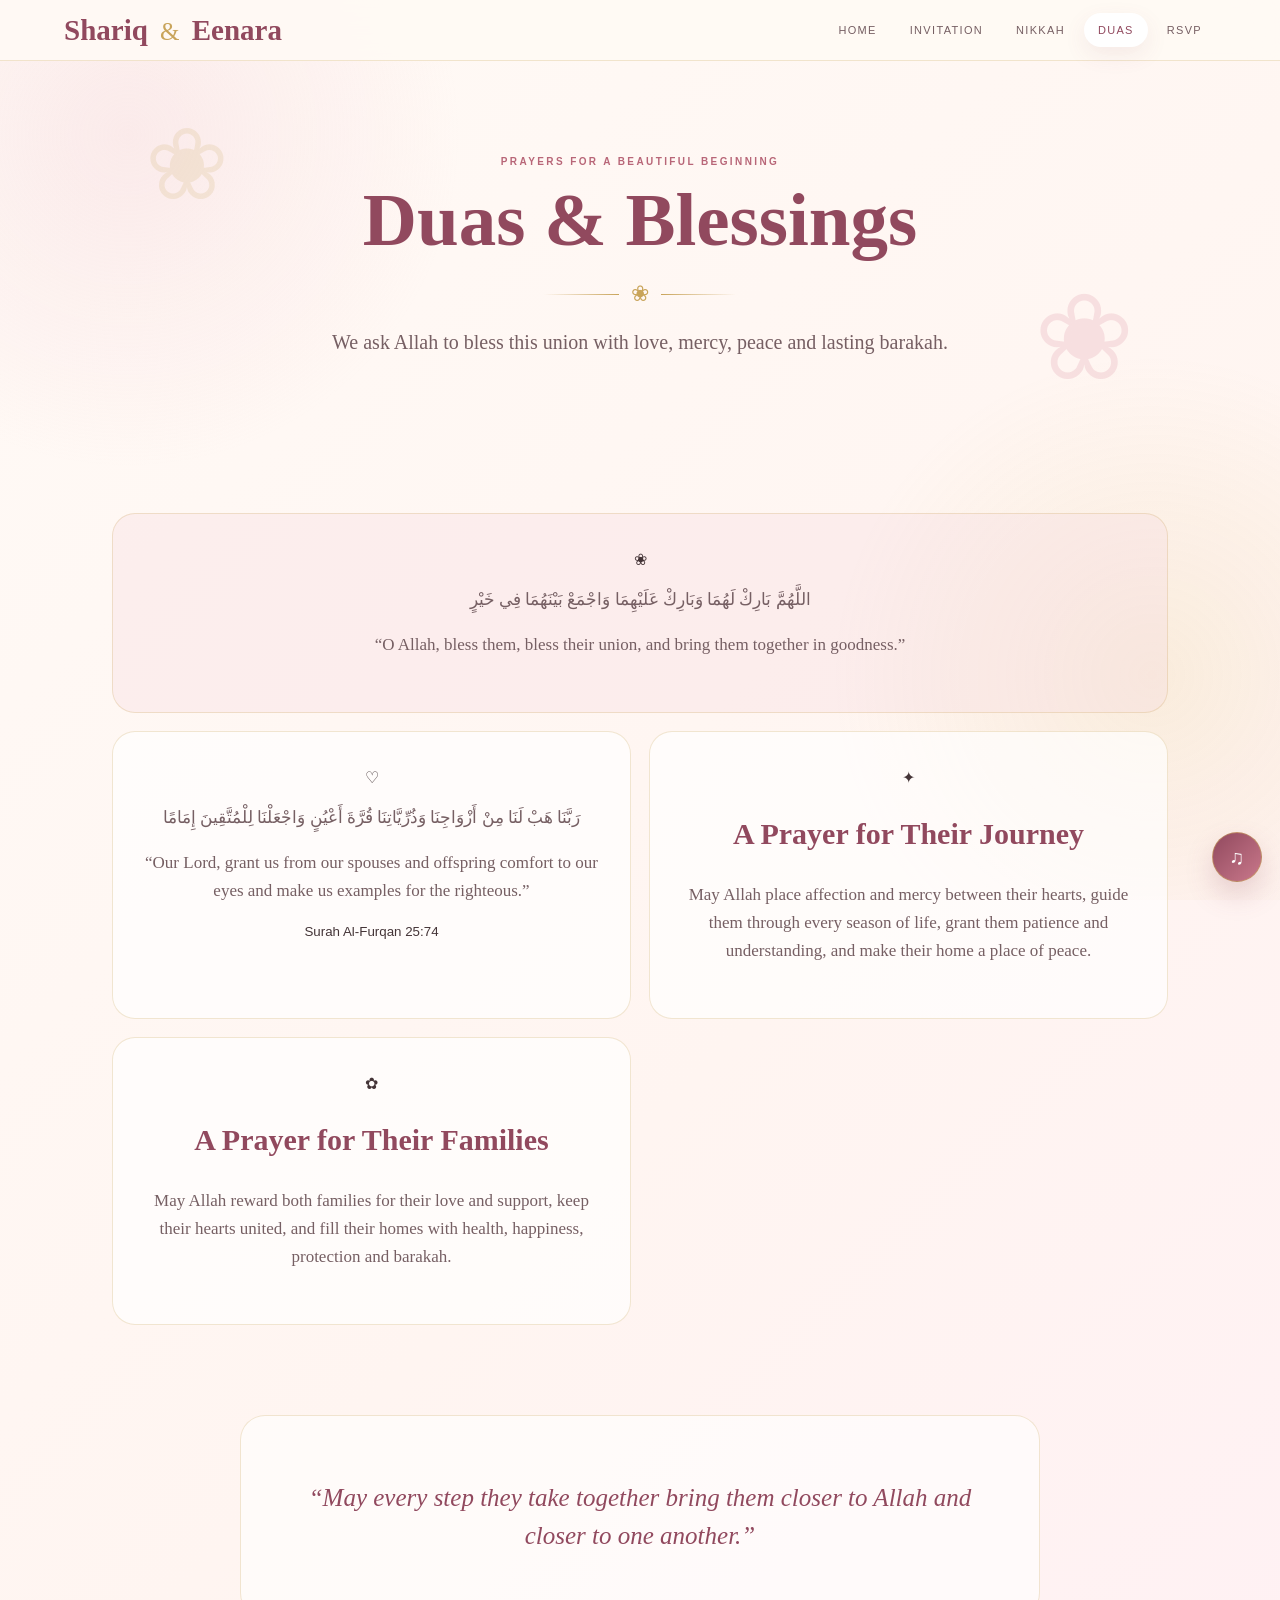
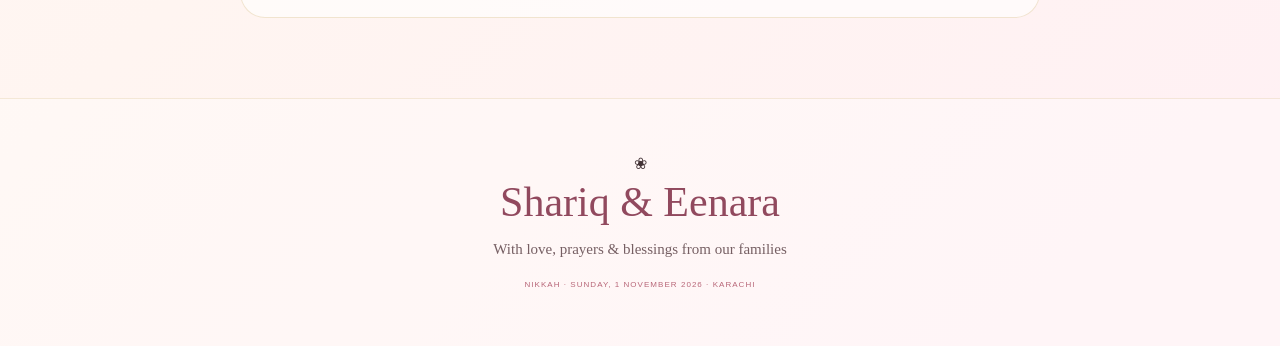
==== commit f7052dcb: "Add files via upload" ====
--- a/duas.html
+++ b/duas.html
@@ -1 +1 @@
-<!doctype html><html lang="en"><head><meta charset="utf-8"><meta name="viewport" content="width=device-width,initial-scale=1"><title>Duas | Shariq & Eenara</title><link rel='preconnect' href='https://fonts.googleapis.com'><link rel='preconnect' href='https://fonts.gstatic.com' crossorigin><link href='https://fonts.googleapis.com/css2?family=Cormorant+Garamond:ital,wght@0,400;0,500;0,600;0,700;1,500;1,600;1,700&family=Great+Vibes&family=Montserrat:wght@400;500;600;700&family=Noto+Naskh+Arabic:wght@400;600&display=swap'><link rel="stylesheet" href="styles.css"></head><body><header class="topbar"><a class="brand" href="index.html">Shariq <i>&</i> Eenara</a><button class="menu-toggle" aria-label="Open menu" aria-expanded="false" aria-controls="mainNav"><span></span><span></span><span></span><b>Menu</b></button><nav id="mainNav" class="main-nav"><a class="" href="index.html">Home</a><a class="" href="story.html">Invitation</a><a class="" href="event.html">Nikkah</a><a class="active" href="duas.html">Duas</a><a class="" href="rsvp.html">RSVP</a></nav></header><main><section class="page-hero"><p class="eyebrow">PRAYERS FOR A BEAUTIFUL BEGINNING</p><h1>Duas & Blessings</h1><div class="ornament"><span></span>❀<span></span></div><p>We ask Allah to bless this union with love, mercy, peace and lasting barakah.</p></section><section class="duas reveal"><article class="dua feature"><div>❀</div><p class="arabic">اللَّهُمَّ بَارِكْ لَهُمَا وَبَارِكْ عَلَيْهِمَا وَاجْمَعْ بَيْنَهُمَا فِي خَيْرٍ</p><p class="meaning">“O Allah, bless them, bless their union, and bring them together in goodness.”</p></article><article class="dua"><div>♡</div><p class="arabic">رَبَّنَا هَبْ لَنَا مِنْ أَزْوَاجِنَا وَذُرِّيَّاتِنَا قُرَّةَ أَعْيُنٍ وَاجْعَلْنَا لِلْمُتَّقِينَ إِمَامًا</p><p class="meaning">“Our Lord, grant us from our spouses and offspring comfort to our eyes and make us examples for the righteous.”</p><small>Surah Al-Furqan 25:74</small></article><article class="dua"><div>✦</div><h3>A Prayer for Their Journey</h3><p>May Allah place affection and mercy between their hearts, guide them through every season of life, grant them patience and understanding, and make their home a place of peace.</p></article><article class="dua"><div>✿</div><h3>A Prayer for Their Families</h3><p>May Allah reward both families for their love and support, keep their hearts united, and fill their homes with health, happiness, protection and barakah.</p></article></section><div class="quote"><p>“May every step they take together bring them closer to Allah and closer to one another.”</p></div></main><footer><div>❀</div><p class="script">Shariq & Eenara</p><p>With love, prayers & blessings from our families</p><small>Nikkah · Sunday, 1 November 2026 · Karachi</small></footer><script src="script.js"></script></body></html>+<!doctype html><html lang="en"><head><meta charset="utf-8"><meta name="viewport" content="width=device-width,initial-scale=1"><title>Duas | Shariq & Eenara</title><link rel='preconnect' href='https://fonts.googleapis.com'><link rel='preconnect' href='https://fonts.gstatic.com' crossorigin><link href='https://fonts.googleapis.com/css2?family=Cormorant+Garamond:ital,wght@0,400;0,500;0,600;0,700;1,500;1,600;1,700&family=Great+Vibes&family=Montserrat:wght@400;500;600;700&family=Noto+Naskh+Arabic:wght@400;600&display=swap'><link rel="stylesheet" href="styles.css"></head><body><header class="topbar"><a class="brand" href="index.html">Shariq <i>&</i> Eenara</a><button class="menu-toggle" aria-label="Open menu" aria-expanded="false" aria-controls="mainNav"><span></span><span></span><span></span><b>Menu</b></button><nav id="mainNav" class="main-nav"><a class="" href="index.html">Home</a><a class="" href="story.html">Invitation</a><a class="" href="event.html">Nikkah</a><a class="active" href="duas.html">Duas</a><a class="" href="rsvp.html">RSVP</a></nav></header><main><section class="page-hero"><p class="eyebrow">PRAYERS FOR A BEAUTIFUL BEGINNING</p><h1>Duas & Blessings</h1><div class="ornament"><span></span>❀<span></span></div><p>We ask Allah to bless this union with love, mercy, peace and lasting barakah.</p></section><section class="duas reveal"><article class="dua feature"><div>❀</div><p class="arabic">اللَّهُمَّ بَارِكْ لَهُمَا وَبَارِكْ عَلَيْهِمَا وَاجْمَعْ بَيْنَهُمَا فِي خَيْرٍ</p><p class="meaning">“O Allah, bless them, bless their union, and bring them together in goodness.”</p></article><article class="dua"><div>♡</div><p class="arabic">رَبَّنَا هَبْ لَنَا مِنْ أَزْوَاجِنَا وَذُرِّيَّاتِنَا قُرَّةَ أَعْيُنٍ وَاجْعَلْنَا لِلْمُتَّقِينَ إِمَامًا</p><p class="meaning">“Our Lord, grant us from our spouses and offspring comfort to our eyes and make us examples for the righteous.”</p><small>Surah Al-Furqan 25:74</small></article><article class="dua"><div>✦</div><h3>A Prayer for Their Journey</h3><p>May Allah place affection and mercy between their hearts, guide them through every season of life, grant them patience and understanding, and make their home a place of peace.</p></article><article class="dua"><div>✿</div><h3>A Prayer for Their Families</h3><p>May Allah reward both families for their love and support, keep their hearts united, and fill their homes with health, happiness, protection and barakah.</p></article></section><div class="quote"><p>“May every step they take together bring them closer to Allah and closer to one another.”</p></div></main><footer><div>❀</div><p class="script">Shariq & Eenara</p><p>With love, prayers & blessings from our families</p><small>Nikkah · Sunday, 1 November 2026 · Karachi</small></footer><button id="musicToggle" class="music-fab" type="button" aria-label="Play our song" title="Play our song">&#9835;</button><div id="yt-player"></div><script src="script.js"></script></body></html>
--- a/styles.css
+++ b/styles.css
@@ -1 +1 @@
-*{box-sizing:border-box}html{scroll-behavior:smooth}body{margin:0;background:linear-gradient(135deg,#fffaf6,#fff5f1 55%,#fff0f4);color:#443437;font-family:Montserrat,Arial,sans-serif}body:before{content:"";position:fixed;inset:0;pointer-events:none;z-index:-1;background:radial-gradient(circle at 10% 15%,#f2cdd455,transparent 24%),radial-gradient(circle at 90% 75%,#d7b65a22,transparent 24%)}a{color:inherit}.topbar{position:sticky;top:0;z-index:20;display:flex;align-items:center;justify-content:space-between;padding:13px 5%;background:#fffaf5e8;backdrop-filter:blur(16px);border-bottom:1px solid #c9a45a44}.brand{font:700 29px 'Cormorant Garamond',serif;color:#91495e;text-decoration:none}.brand i{font:400 25px 'Great Vibes';color:#c9a45a;margin:0 5px}.main-nav{display:flex;gap:5px}.main-nav a{font-size:11px;letter-spacing:.12em;text-transform:uppercase;text-decoration:none;padding:11px 14px;border-radius:25px;color:#765f63;transition:.3s}.main-nav a:hover,.main-nav a.active{background:#fff;color:#91495e;box-shadow:0 8px 22px #91495e18}.menu-toggle{display:none;border:1px solid #91495e33;background:#fff;color:#91495e;border-radius:22px;padding:9px 12px;gap:5px;align-items:center}.menu-toggle span{width:16px;height:1.5px;background:#91495e;display:block}.menu-toggle b{font-size:10px;margin-left:3px}.hero{min-height:calc(100vh - 72px);display:grid;place-items:center;text-align:center;padding:70px 20px;position:relative;overflow:hidden}.hero:after,.page-hero:after{content:'❀';position:absolute;color:#d8899933;font-size:120px;right:5%;bottom:7%;animation:sway 5s ease-in-out infinite}.hero:before,.page-hero:before{content:'❀';position:absolute;color:#c9a45a2b;font-size:100px;left:5%;top:12%;animation:sway 6s ease-in-out infinite reverse}.bismillah{font:400 25px 'Noto Naskh Arabic';color:#91495e}.eyebrow{font-size:10px;letter-spacing:.24em;color:#b86678;font-weight:700}.hero h1{font:600 clamp(58px,10vw,105px)/.9 'Cormorant Garamond';color:#91495e;margin:18px 0}.hero h1 span{font:400 .65em 'Great Vibes';color:#c9a45a}.event-title{font:italic 800 clamp(42px,6vw,70px) 'Cormorant Garamond';letter-spacing:.18em;color:#91495e;margin:5px}.ornament{color:#c9a45a;font-size:22px;display:flex;align-items:center;justify-content:center;gap:12px;margin:18px}.ornament span{width:75px;height:1px;background:linear-gradient(90deg,transparent,#c9a45a)}.ornament span:last-child{background:linear-gradient(90deg,#c9a45a,transparent)}.hero-copy,.page-hero p:last-child{font:400 20px/1.55 'Cormorant Garamond';color:#765f63}.date-card{display:inline-flex;align-items:center;gap:13px;margin:25px;padding:12px 22px;border:1px solid #c9a45a99;border-radius:40px;background:#ffffffaa}.date-card strong{font:700 36px 'Cormorant Garamond';color:#91495e}.date-card span{font:600 15px 'Cormorant Garamond';text-align:left}.date-card em{border-left:1px solid #eadfd4;padding-left:13px;font:italic 16px 'Cormorant Garamond';color:#b86678}.btn{display:inline-block;text-decoration:none;color:#fff;background:linear-gradient(135deg,#91495e,#c9788b);padding:14px 23px;border-radius:30px;font-size:10px;font-weight:700;letter-spacing:.1em;transition:.35s;box-shadow:0 13px 28px #91495e25}.btn:hover{transform:translateY(-3px)}section{max-width:1100px;margin:auto;padding:80px 22px}.heading{text-align:center;margin-bottom:30px}.heading h2,.page-hero h1{font:600 clamp(40px,6vw,65px) 'Cormorant Garamond';color:#91495e;margin:8px}.heading h2 i{color:#b86678}.gold-line{width:70px;height:1px;background:#c9a45a;margin:16px auto}.photo{max-width:650px;margin:auto;padding:10px;background:#fff;border:1px solid #c9a45a88;box-shadow:0 25px 70px #91495e20}.photo img{display:block;width:100%;height:auto;object-fit:contain}.countdown{display:grid;grid-template-columns:repeat(4,1fr);gap:12px;max-width:800px;margin:auto;text-align:center}.countdown div{padding:20px 8px;border:1px solid #d8899944;border-radius:18px;background:#ffffffaa}.countdown strong{display:block;font:600 43px 'Cormorant Garamond';color:#91495e}.countdown span{font-size:8px;letter-spacing:.16em;text-transform:uppercase;color:#765f63}.cards{display:grid;grid-template-columns:repeat(3,1fr);gap:18px}.card{padding:30px 24px;text-align:center;background:#ffffffaa;border:1px solid #c9a45a44;border-radius:22px;text-decoration:none;transition:.35s}.card:hover{transform:translateY(-7px);box-shadow:0 20px 45px #91495e14}.card>span{font-size:29px;color:#c9a45a}.card h3{font:600 30px 'Cormorant Garamond';color:#91495e;margin:8px}.card p,.letter p,.event p,.dua p,.contact p{font:400 17px/1.65 'Cormorant Garamond';color:#765f63}.page-hero{text-align:center;padding:85px 22px 55px;position:relative;overflow:hidden}.page-hero h1{font-size:75px}.grid2{display:grid;grid-template-columns:1fr 1fr;gap:55px;align-items:center}.letter{text-align:center;padding:45px 30px;border:1px solid #c9a45a55;border-radius:25px;background:#ffffff99}.letter h2{font:600 48px 'Cormorant Garamond';color:#91495e}.letter h2 span{font:400 .7em 'Great Vibes';color:#c9a45a}.families{display:grid;grid-template-columns:1fr 1fr;border-block:1px solid #eadfd4;margin:25px 0;padding:18px}.families b{font:600 23px 'Cormorant Garamond';color:#91495e}.quote{max-width:800px;text-align:center;padding:38px;margin:10px auto 80px;background:#ffffff99;border:1px solid #c9a45a44;border-radius:25px}.quote p{font:italic 25px/1.5 'Cormorant Garamond';color:#91495e}.event-box{display:grid;grid-template-columns:1.2fr .8fr;border:1px solid #c9a45a55;border-radius:28px;overflow:hidden;background:#ffffffaa}.event-main,.event-side{padding:55px;text-align:center}.event-main{background:#f7dce055}.event-main h2{font:600 48px 'Cormorant Garamond';color:#91495e}.big-time{font:600 44px 'Cormorant Garamond';color:#443437}.big-time span{font-size:19px;color:#b86678}.event-side{background:#fffaf8}.event-side h3{font:600 31px 'Cormorant Garamond';color:#91495e}.facts{display:grid;grid-template-columns:repeat(3,1fr);margin-top:25px}.facts b{display:block;font:600 20px 'Cormorant Garamond';color:#91495e}.facts span{font-size:8px;letter-spacing:.1em;color:#765f63}.duas{display:grid;grid-template-columns:1fr 1fr;gap:18px}.dua{padding:36px 28px;text-align:center;border:1px solid #c9a45a44;border-radius:23px;background:#ffffffaa}.dua.feature{grid-column:1/-1;background:#f7dce055}.dua h3{font:600 30px 'Cormorant Garamond';color:#91495e}.arabic{font:600 28px/1.8 'Noto Naskh Arabic';color:#91495e}.meaning{font:italic 19px/1.5 'Cormorant Garamond';color:#765f63}.rsvp{max-width:1000px;margin:auto;text-align:center;padding:50px 30px;border:1px solid #c9a45a55;border-radius:28px;background:#ffffffaa}.contacts{display:grid;grid-template-columns:repeat(3,1fr);gap:17px;margin-top:30px}.contact{padding:25px;background:#fff;border:1px solid #d8899940;border-radius:20px}.contact h3{font:600 29px 'Cormorant Garamond';color:#91495e;margin:8px}.contact a{display:inline-block;text-decoration:none;font-size:9px;font-weight:700;border:1px solid #91495e33;border-radius:20px;padding:9px 12px;margin:3px;color:#91495e}.contact a:hover{background:#91495e;color:#fff}footer{text-align:center;padding:55px 20px;border-top:1px solid #c9a45a33;background:#ffffff55}.script{font:400 42px 'Great Vibes';color:#91495e;margin:5px}footer p:not(.script){font:400 15px 'Cormorant Garamond';color:#765f63}footer small{font-size:8px;letter-spacing:.13em;color:#b86678;text-transform:uppercase}.reveal{animation:rise .9s ease both}@keyframes rise{from{opacity:0;transform:translateY(20px)}to{opacity:1;transform:none}}@keyframes sway{50%{transform:rotate(8deg) scale(1.04)}}@media(max-width:850px){.menu-toggle{display:flex}.main-nav{position:absolute;left:12px;right:12px;top:70px;display:grid;padding:9px;background:#fffaf5f7;border:1px solid #c9a45a44;border-radius:18px;opacity:0;visibility:hidden;transform:translateY(-7px);transition:.3s;box-shadow:0 20px 40px #44343718}.main-nav.open{opacity:1;visibility:visible;transform:none}.main-nav a{text-align:center}.grid2,.event-box{grid-template-columns:1fr}.cards{grid-template-columns:1fr 1fr}.duas{grid-template-columns:1fr}.dua.feature{grid-column:auto}.contacts{grid-template-columns:1fr 1fr}.event-main,.event-side{padding:42px 25px}}@media(max-width:560px){.brand{font-size:24px}.hero{padding:60px 17px}.hero h1{font-size:64px}.event-title{font-size:40px}.countdown{gap:6px}.countdown strong{font-size:31px}.countdown div{padding:16px 4px}.cards,.contacts{grid-template-columns:1fr}.page-hero h1{font-size:58px}.grid2{gap:25px}.families{grid-template-columns:1fr;gap:10px}.event-main h2{font-size:39px}.big-time{font-size:34px}.arabic{font-size:23px}section{padding:60px 16px}.rsvp{padding:40px 17px}.hero:after,.page-hero:after{font-size:75px}.hero:before,.page-hero:before{font-size:65px}}@media(prefers-reduced-motion:reduce){*{animation:none!important;transition:none!important;scroll-behavior:auto!important}}+*{box-sizing:border-box}html{scroll-behavior:smooth}body{margin:0;background:linear-gradient(135deg,#fffaf6,#fff5f1 55%,#fff0f4);color:#443437;font-family:Montserrat,Arial,sans-serif}body:before{content:"";position:fixed;inset:0;pointer-events:none;z-index:-1;background:radial-gradient(circle at 10% 15%,#f2cdd455,transparent 24%),radial-gradient(circle at 90% 75%,#d7b65a22,transparent 24%)}a{color:inherit}.topbar{position:sticky;top:0;z-index:20;display:flex;align-items:center;justify-content:space-between;padding:13px 5%;background:#fffaf5e8;backdrop-filter:blur(16px);border-bottom:1px solid #c9a45a44}.brand{font:700 29px 'Cormorant Garamond',serif;color:#91495e;text-decoration:none}.brand i{font:400 25px 'Great Vibes';color:#c9a45a;margin:0 5px}.main-nav{display:flex;gap:5px}.main-nav a{font-size:11px;letter-spacing:.12em;text-transform:uppercase;text-decoration:none;padding:11px 14px;border-radius:25px;color:#765f63;transition:.3s}.main-nav a:hover,.main-nav a.active{background:#fff;color:#91495e;box-shadow:0 8px 22px #91495e18}.menu-toggle{display:none;border:1px solid #91495e33;background:#fff;color:#91495e;border-radius:22px;padding:9px 12px;gap:5px;align-items:center}.menu-toggle span{width:16px;height:1.5px;background:#91495e;display:block}.menu-toggle b{font-size:10px;margin-left:3px}.hero{min-height:calc(100vh - 72px);display:grid;place-items:center;text-align:center;padding:70px 20px;position:relative;overflow:hidden}.hero:after,.page-hero:after{content:'❀';position:absolute;color:#d8899933;font-size:120px;right:5%;bottom:7%;animation:sway 5s ease-in-out infinite}.hero:before,.page-hero:before{content:'❀';position:absolute;color:#c9a45a2b;font-size:100px;left:5%;top:12%;animation:sway 6s ease-in-out infinite reverse}.bismillah{font:400 25px 'Noto Naskh Arabic';color:#91495e}.eyebrow{font-size:10px;letter-spacing:.24em;color:#b86678;font-weight:700}.hero h1{font:600 clamp(58px,10vw,105px)/.9 'Cormorant Garamond';color:#91495e;margin:18px 0}.hero h1 span{font:400 .65em 'Great Vibes';color:#c9a45a}.event-title{font:italic 800 clamp(42px,6vw,70px) 'Cormorant Garamond';letter-spacing:.18em;color:#91495e;margin:5px}.ornament{color:#c9a45a;font-size:22px;display:flex;align-items:center;justify-content:center;gap:12px;margin:18px}.ornament span{width:75px;height:1px;background:linear-gradient(90deg,transparent,#c9a45a)}.ornament span:last-child{background:linear-gradient(90deg,#c9a45a,transparent)}.hero-copy,.page-hero p:last-child{font:400 20px/1.55 'Cormorant Garamond';color:#765f63}.date-card{display:inline-flex;align-items:center;gap:13px;margin:25px;padding:12px 22px;border:1px solid #c9a45a99;border-radius:40px;background:#ffffffaa}.date-card strong{font:700 36px 'Cormorant Garamond';color:#91495e}.date-card span{font:600 15px 'Cormorant Garamond';text-align:left}.date-card em{border-left:1px solid #eadfd4;padding-left:13px;font:italic 16px 'Cormorant Garamond';color:#b86678}.btn{display:inline-block;text-decoration:none;color:#fff;background:linear-gradient(135deg,#91495e,#c9788b);padding:14px 23px;border-radius:30px;font-size:10px;font-weight:700;letter-spacing:.1em;transition:.35s;box-shadow:0 13px 28px #91495e25}.btn:hover{transform:translateY(-3px)}section{max-width:1100px;margin:auto;padding:80px 22px}.heading{text-align:center;margin-bottom:30px}.heading h2,.page-hero h1{font:600 clamp(40px,6vw,65px) 'Cormorant Garamond';color:#91495e;margin:8px}.heading h2 i{color:#b86678}.gold-line{width:70px;height:1px;background:#c9a45a;margin:16px auto}.photo{max-width:650px;margin:auto;padding:10px;background:#fff;border:1px solid #c9a45a88;box-shadow:0 25px 70px #91495e20}.photo img{display:block;width:100%;height:auto;object-fit:contain}.countdown{display:grid;grid-template-columns:repeat(4,1fr);gap:12px;max-width:800px;margin:auto;text-align:center}.countdown div{padding:20px 8px;border:1px solid #d8899944;border-radius:18px;background:#ffffffaa}.countdown strong{display:block;font:600 43px 'Cormorant Garamond';color:#91495e}.countdown span{font-size:8px;letter-spacing:.16em;text-transform:uppercase;color:#765f63}.cards{display:grid;grid-template-columns:repeat(3,1fr);gap:18px}.card{padding:30px 24px;text-align:center;background:#ffffffaa;border:1px solid #c9a45a44;border-radius:22px;text-decoration:none;transition:.35s}.card:hover{transform:translateY(-7px);box-shadow:0 20px 45px #91495e14}.card>span{font-size:29px;color:#c9a45a}.card h3{font:600 30px 'Cormorant Garamond';color:#91495e;margin:8px}.card p,.letter p,.event p,.dua p{font:400 17px/1.65 'Cormorant Garamond';color:#765f63}.contact p{font:600 23px/1.5 'Cormorant Garamond';color:#443437;margin:10px 0}.page-hero{text-align:center;padding:85px 22px 55px;position:relative;overflow:hidden}.page-hero h1{font-size:75px}.grid2{display:grid;grid-template-columns:1fr 1fr;gap:55px;align-items:center}.letter{text-align:center;padding:45px 30px;border:1px solid #c9a45a55;border-radius:25px;background:#ffffff99}.letter h2{font:600 48px 'Cormorant Garamond';color:#91495e}.letter h2 span{font:400 .7em 'Great Vibes';color:#c9a45a}.families{display:grid;grid-template-columns:1fr 1fr;border-block:1px solid #eadfd4;margin:25px 0;padding:18px}.families b{font:600 23px 'Cormorant Garamond';color:#91495e}.quote{max-width:800px;text-align:center;padding:38px;margin:10px auto 80px;background:#ffffff99;border:1px solid #c9a45a44;border-radius:25px}.quote p{font:italic 25px/1.5 'Cormorant Garamond';color:#91495e}.event-box{display:grid;grid-template-columns:1.2fr .8fr;border:1px solid #c9a45a55;border-radius:28px;overflow:hidden;background:#ffffffaa}.event-main,.event-side{padding:55px;text-align:center}.event-main{background:#f7dce055}.event-main h2{font:600 48px 'Cormorant Garamond';color:#91495e}.big-time{font:600 44px 'Cormorant Garamond';color:#443437}.big-time span{font-size:19px;color:#b86678}.event-side{background:#fffaf8}.event-side h3{font:600 31px 'Cormorant Garamond';color:#91495e}.facts{display:grid;grid-template-columns:repeat(3,1fr);margin-top:25px}.facts b{display:block;font:600 20px 'Cormorant Garamond';color:#91495e}.facts span{font-size:8px;letter-spacing:.1em;color:#765f63}.duas{display:grid;grid-template-columns:1fr 1fr;gap:18px}.dua{padding:36px 28px;text-align:center;border:1px solid #c9a45a44;border-radius:23px;background:#ffffffaa}.dua.feature{grid-column:1/-1;background:#f7dce055}.dua h3{font:600 30px 'Cormorant Garamond';color:#91495e}.arabic{font:600 28px/1.8 'Noto Naskh Arabic';color:#91495e}.meaning{font:italic 19px/1.5 'Cormorant Garamond';color:#765f63}.rsvp{max-width:1000px;margin:auto;text-align:center;padding:50px 30px;border:1px solid #c9a45a55;border-radius:28px;background:#ffffffaa}.contacts{display:grid;grid-template-columns:repeat(3,1fr);gap:17px;margin-top:30px}.contact{padding:25px;background:#fff;border:1px solid #d8899940;border-radius:20px}.contact h3{font:600 29px 'Cormorant Garamond';color:#91495e;margin:8px}.contact a{display:inline-block;text-decoration:none;font-size:15px;font-weight:700;letter-spacing:.03em;border:1px solid #91495e33;border-radius:24px;padding:12px 24px;margin:6px 5px 0;color:#91495e}.contact a:hover{background:#91495e;color:#fff}.music-fab{position:fixed;right:18px;bottom:18px;z-index:40;width:50px;height:50px;border-radius:50%;border:1px solid #c9a45a99;background:linear-gradient(135deg,#91495e,#c9788b);color:#fff;font-size:20px;line-height:1;display:flex;align-items:center;justify-content:center;cursor:pointer;box-shadow:0 13px 28px #91495e35;transition:.3s}.music-fab:hover{transform:translateY(-3px)}.music-fab.playing{animation:spin 3.5s linear infinite}@keyframes spin{to{transform:rotate(360deg)}}#yt-player{position:fixed;width:1px;height:1px;bottom:0;right:0;opacity:0;pointer-events:none;overflow:hidden}footer{text-align:center;padding:55px 20px;border-top:1px solid #c9a45a33;background:#ffffff55}.script{font:400 42px 'Great Vibes';color:#91495e;margin:5px}footer p:not(.script){font:400 15px 'Cormorant Garamond';color:#765f63}footer small{font-size:8px;letter-spacing:.13em;color:#b86678;text-transform:uppercase}.reveal{animation:rise .9s ease both}@keyframes rise{from{opacity:0;transform:translateY(20px)}to{opacity:1;transform:none}}@keyframes sway{50%{transform:rotate(8deg) scale(1.04)}}@media(max-width:850px){.menu-toggle{display:flex}.main-nav{position:absolute;left:12px;right:12px;top:70px;display:grid;padding:9px;background:#fffaf5f7;border:1px solid #c9a45a44;border-radius:18px;opacity:0;visibility:hidden;transform:translateY(-7px);transition:.3s;box-shadow:0 20px 40px #44343718}.main-nav.open{opacity:1;visibility:visible;transform:none}.main-nav a{text-align:center}.grid2,.event-box{grid-template-columns:1fr}.cards{grid-template-columns:1fr 1fr}.duas{grid-template-columns:1fr}.dua.feature{grid-column:auto}.contacts{grid-template-columns:1fr 1fr}.event-main,.event-side{padding:42px 25px}}@media(max-width:560px){.brand{font-size:24px}.hero{padding:60px 17px}.hero h1{font-size:64px}.event-title{font-size:40px}.countdown{gap:6px}.countdown strong{font-size:31px}.countdown div{padding:16px 4px}.cards,.contacts{grid-template-columns:1fr}.page-hero h1{font-size:58px}.grid2{gap:25px}.families{grid-template-columns:1fr;gap:10px}.event-main h2{font-size:39px}.big-time{font-size:34px}.arabic{font-size:23px}section{padding:60px 16px}.rsvp{padding:40px 17px}.hero:after,.page-hero:after{font-size:75px}.hero:before,.page-hero:before{font-size:65px}}@media(prefers-reduced-motion:reduce){*{animation:none!important;transition:none!important;scroll-behavior:auto!important}}
